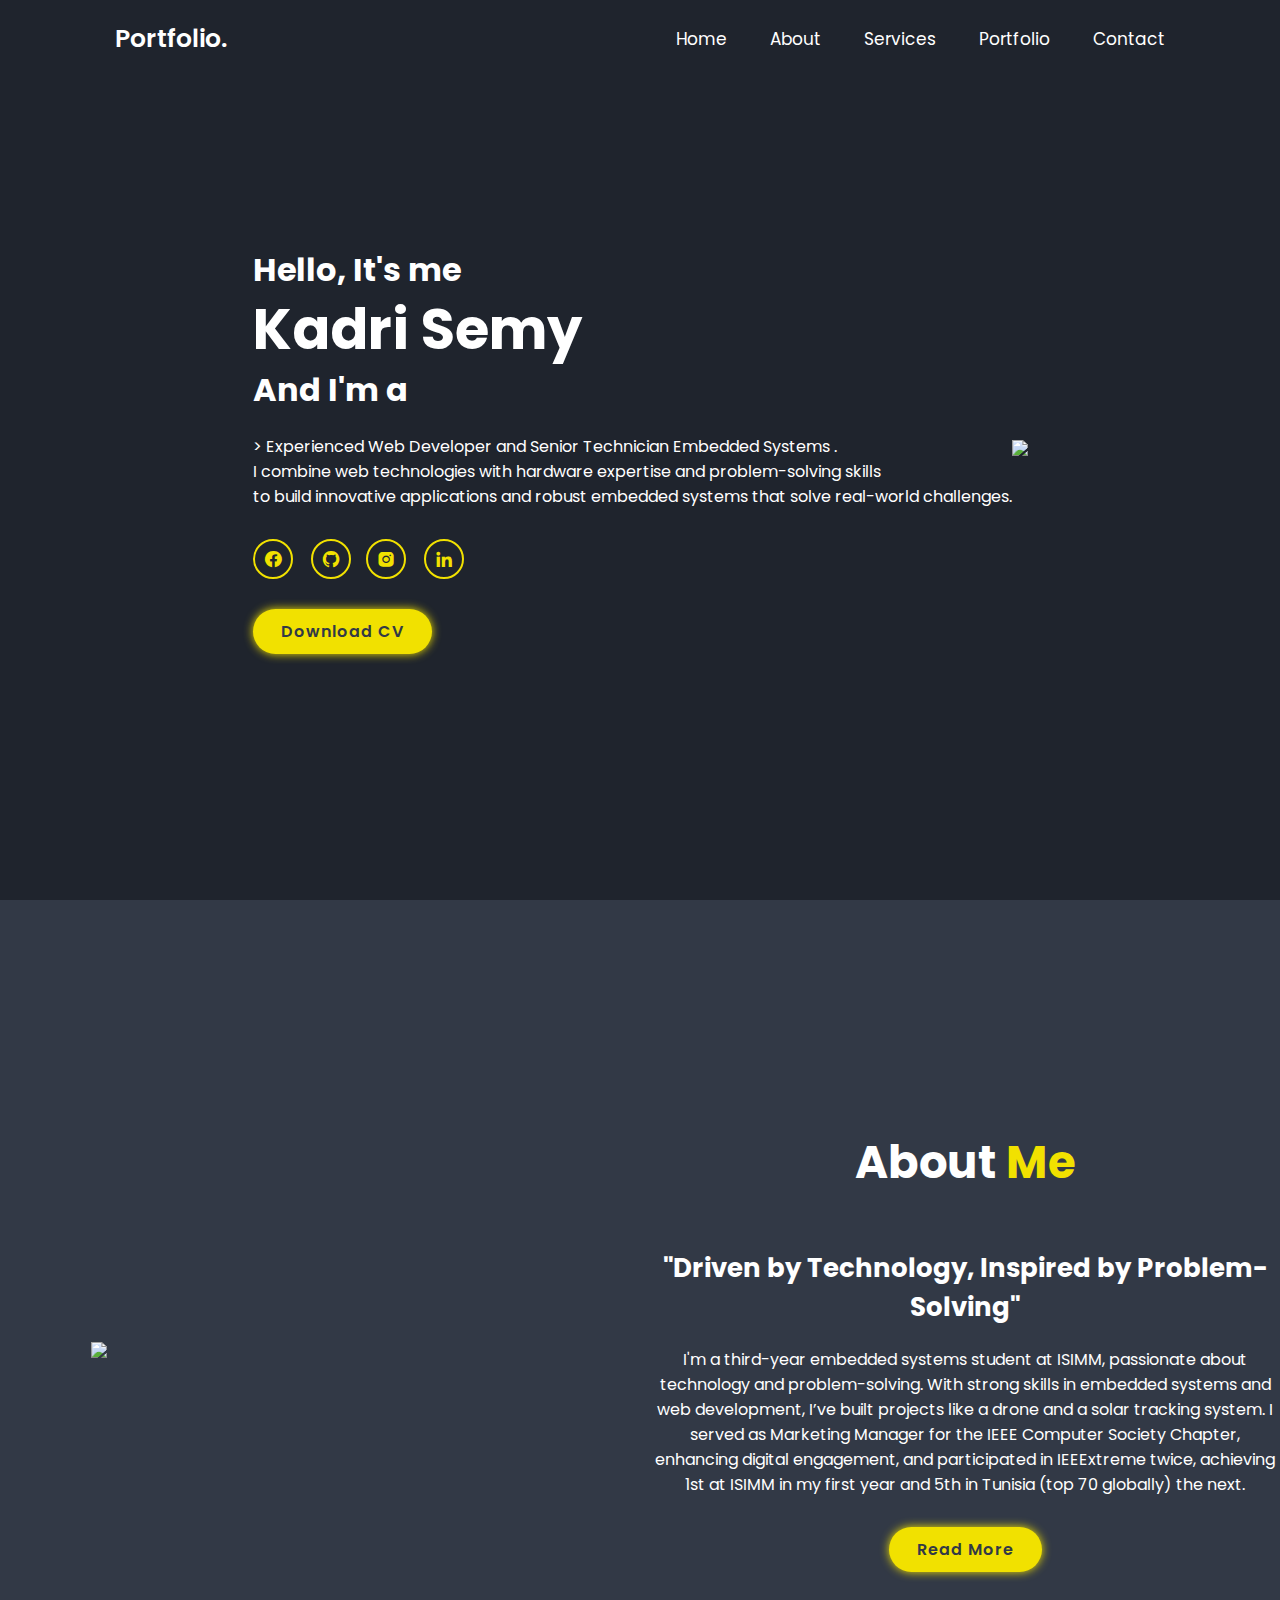
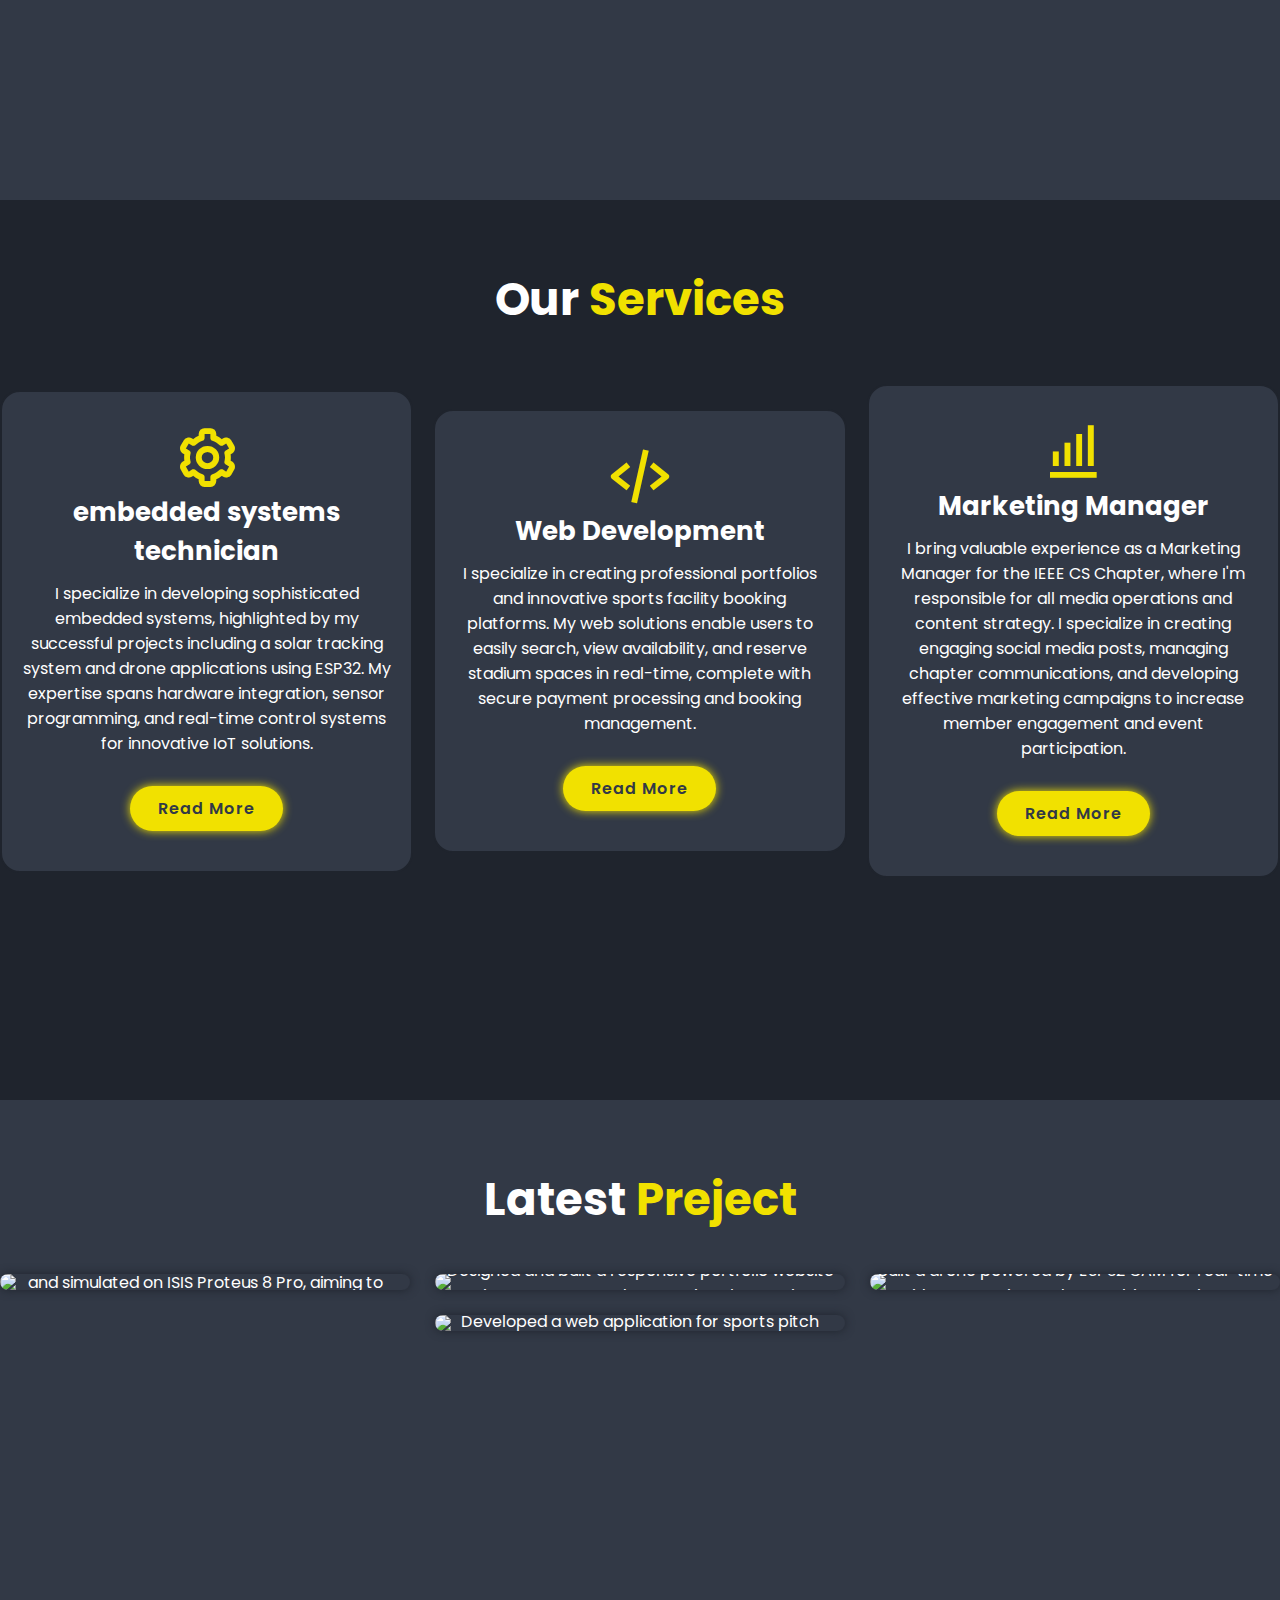
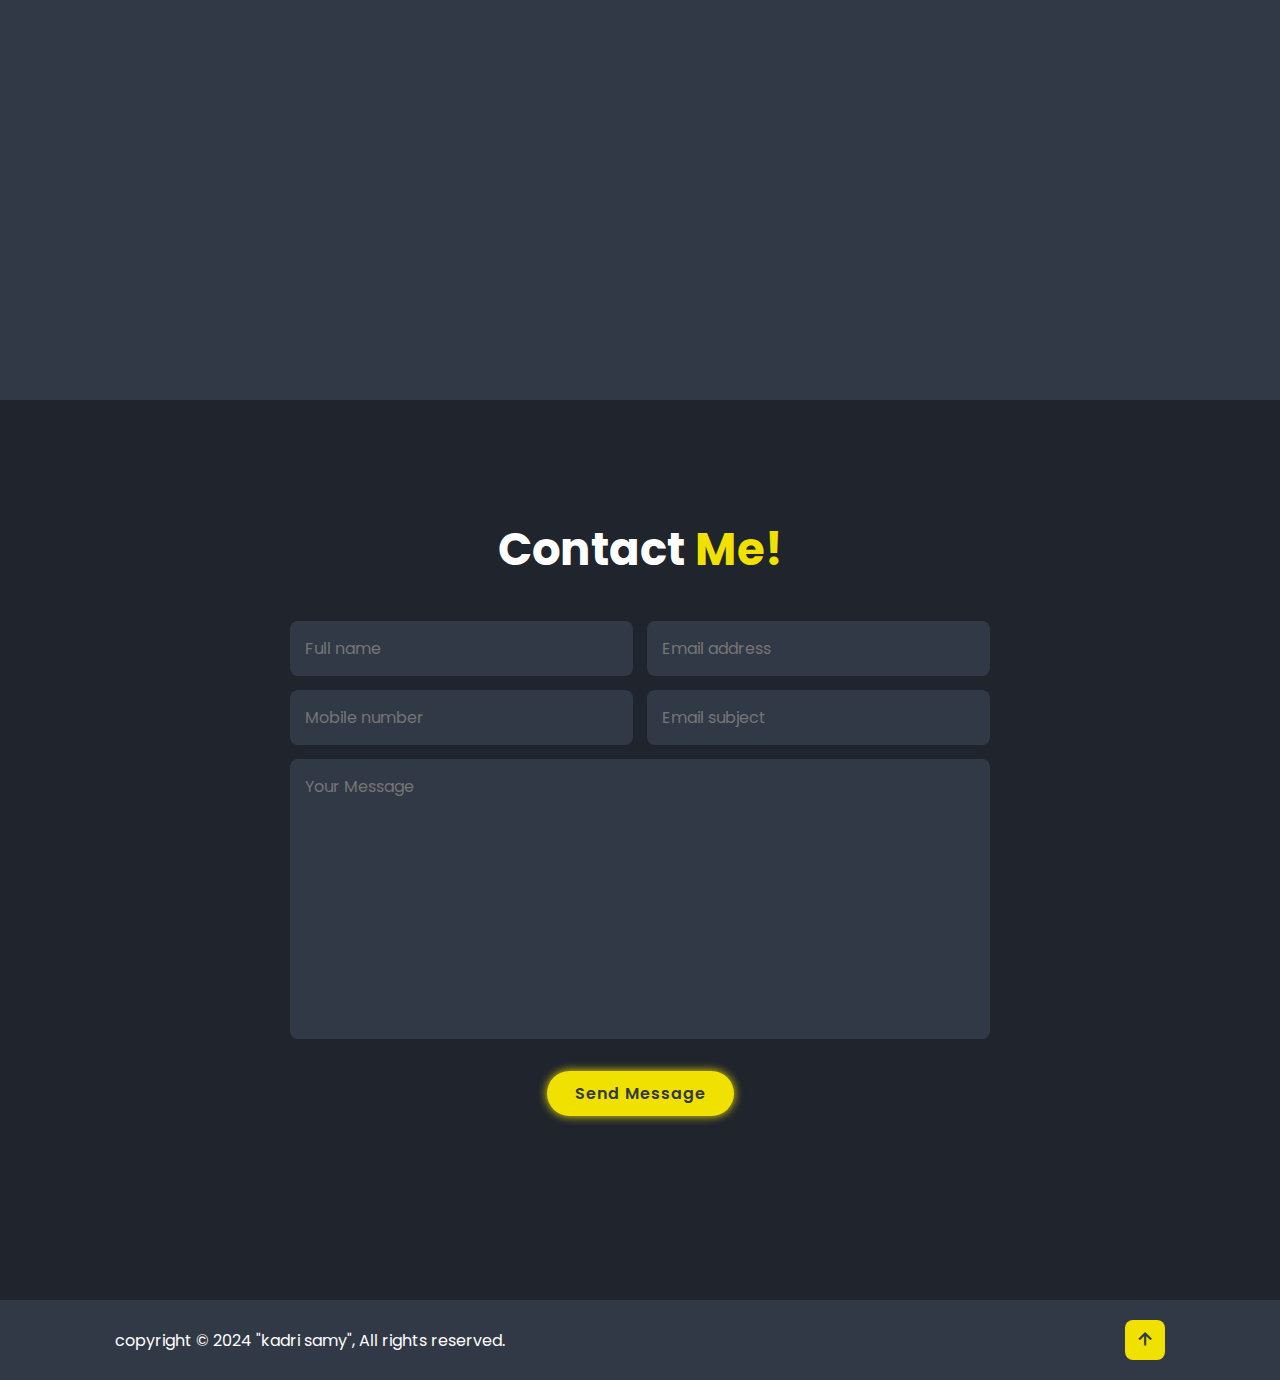
==== index.html @ 3c763a47 "Update index.html" ====
<!DOCTYPE html>
<html lang="en">
<head>
    <meta charset="UTF-8">
    <meta http-equiv="X-UA-Compatible" content="IE=edge">
    <meta name="viewport" content="width=device-width, initial-scale=1.0">
    <title>Portfolio</title>

    <link rel='stylesheet' href='https://unpkg.com/boxicons@2.1.4/css/boxicons.min.css'> 
    <link rel="stylesheet" href="styles.css"> 
    
</head>
<body>
    <header class="header">
        <a href="" class="logo">Portfolio.</a>
        <i class='bx bx-menu' id="menu-icon"></i>

        <nav class="navbar">
            <a href="#home" class="active">Home</a>
            <a href="#about">About</a>
            <a href="#services">Services</a>
            <a href="#portfolio">Portfolio</a>
            <a href="#contact">Contact</a>

        </nav>
    </header>

    <section class="home" id="home">
        <div class="home-content">
            <h3>Hello, It's me</h3>
            <h1>Kadri Semy</h1>
            <h3>And I'm a &nbsp;<span class="multiple-text"></span></h3>
            <p>> Experienced Web Developer and Senior Technician Embedded Systems .<br>
                I combine web technologies with hardware expertise and problem-solving skills <br>
                to build innovative applications and robust embedded systems that solve real-world challenges.</p>
            <div class="social-media">
                <a href="https://www.facebook.com/sami.kadri.2003"><i class='bx bxl-facebook-circle'></i></a>
                <a href="#https://github.com"><i class='bx bxl-github'></i>
                <a href="https://www.instagram.com/saemi_2003/"><i class='bx bxl-instagram-alt'></i></a>
                <a href="https://www.linkedin.com/in/samy-kadri-377694314/"><i class='bx bxl-linkedin'></i></a>
            </div>
            <a href="../portfolio/Sami's CV.pdf" class="btn">Download CV</a>
        </div>
        <div class="home-img">
            <img src="../portfolio/semy.2-fotor-20241014154450.png" >
        </div>
    </section>

    <section class="about" id="about">
        <div class="about-img">
            <img src="../portfolio/WhatsApp Image 2024-10-13 at 18.38.13_ba49b33a-fotor-20241014153646.png" >
        </div>
        <div class="about-content">
            <h2 class="heading">About <span>Me</span></h2><br><br>
            <h3>"Driven by Technology, Inspired by Problem-Solving"</h3>
            <p>I'm a third-year embedded systems student at ISIMM, passionate about technology and problem-solving.
                 With strong skills in embedded systems and web development, I’ve built projects like a drone and
                  a solar tracking system. I served as Marketing Manager for the IEEE Computer Society Chapter,
                   enhancing digital engagement, and participated in IEEExtreme twice, achieving 1st at ISIMM
                    in my first year and 5th in Tunisia (top 70 globally) the next.</p>
            <a href="#" class="btn read-more" data-title="About Me" data-description="I'm a dedicated third-year embedded systems student at the Higher Institute of Computer Science and Mathematics of Monastir (ISIMM), driven by a passion for blending technology with problem-solving. My academic journey has equipped me with a strong foundation in embedded systems and practical experience in web development, complemented by a Bachelor's degree in Mathematics. In addition to my technical skills, I have honed my leadership abilities through my role as a Marketing Manager at the IEEE Computer Society Chapter, where I was responsible for strategizing and creating content to enhance digital engagement and community outreach. I participated in IEEExtreme two years in a row, achieving 1st place at ISIMM in the first year and, in the second, ranking 5th in Tunisia and within the top 70 globally. Through my academic projects, including building a drone with ESP32 CAM and developing a solar tracking system, I continuously explore innovative solutions for industrial and technological applications. I am eager to take on challenges that allow me to leverage my technical skills and expand my expertise, with a particular focus on embedded systems and integrated technologies.">Read More</a>
        </div>
    </section>
    
    
    <section class="services" id="services" >
        &nbsp;
        <h2 class="heading" >Our <span>Services</span></h2>
        

        <div class="services-container">
            <div class="services-box">
                <i class='bx bx-cog'></i>
                <h3>embedded systems technician</h3>
                <p>I specialize in developing sophisticated embedded systems, highlighted by my successful projects including
                     a solar tracking system and drone applications using ESP32. My expertise spans hardware integration,
                      sensor programming, and real-time control systems for innovative IoT solutions.</p>
                    <a href="#" class="btn">Read More</a>
            </div>

            <div class="services-box">
                <i class='bx bx-code-alt'></i>
                <h3>Web Development</h3>
                <p>I specialize in creating professional portfolios and innovative sports facility booking platforms.
                     My web solutions enable users to easily search, view availability, and reserve stadium spaces in real-time,
                      complete with secure payment processing and booking management.</p>
                    <a href="#" class="btn">Read More</a>
            </div>

            <div class="services-box">
                <i class='bx bx-bar-chart-alt'></i>
                <h3>Marketing Manager</h3>
                <p>I bring valuable experience as a Marketing Manager for the IEEE CS Chapter, where I'm responsible for all media
                     operations and content strategy. I specialize in creating engaging social media posts, managing chapter communications,
                      and developing effective marketing campaigns to increase member engagement and event participation.</p>
                    <a href="#" class="btn">Read More</a>
            </div>


        </div>
    </section>

    <section class="portfolio" id="portfolio">
        &nbsp;
        <h2 class="heading">Latest <span>Preject</span></h2>

        <div class="portfolio-container">
            <div class="portfolio-box" >
                <img src="../portfolio/portfolio1.png"   >
                <div class="portfolio-layer">
                    <h4>Solar Tracking System</h4>
                    <p>Developed a solar tracking system using Arduino and simulated on ISIS Proteus 8 Pro,
                         aiming to enhance solar panel efficiency by automatically
                          adjusting the panel’s position to follow the sun's path throughout the day.</p>
                    <a href="https://projecthub.arduino.cc/Aboubakr_Elhammoumi/arduino-solar-tracker-77347b"><i class='bx bx-link-external'></i></a>
                </div>
            </div>

            <div class="portfolio-box">
                <img src="../portfolio/portfolio2.jpg" >
                <div class="portfolio-layer">
                    <h4>My Portfolio</h4>
                    <p>Designed and built a responsive portfolio website using HTML, CSS, and JavaScript, 
                        showcasing technical projects, skills, and professional experience with a clean and modern user interface.</p>
                    <a href="#"><i class='bx bx-link-external'></i></a>
                </div>
            </div>

            <div class="portfolio-box">
                <img src="../portfolio/portfolio3.jpg"  >
                <div class="portfolio-layer">
                    <h4>Drone Project</h4>
                    <p>Built a drone powered by ESP32 CAM for real-time video streaming and control,
                         integrating IoT concepts and embedded programming to capture and transmit live footage remotely.</p>
                    <a href="#"><i class='bx bx-link-external'></i></a>
                </div>
            </div>

            <div class="portfolio-box">
                <img  ></div>

            <div class="portfolio-box">
                <img src="../portfolio/portfolio4.PNG" >
                <div class="portfolio-layer">
                    <h4>Sports Pitch Booking Web Application</h4>
                    <p>Developed a web application for sports pitch booking using HTML and CSS,
                         allowing users to view available time slots, make reservations,
                          and streamline the booking process for sports enthusiasts.</p>
                    <a href="../MonSite/page1.html"><i class='bx bx-link-external'></i></a>
                </div>
            </div>

        </div>
    </section>
    <section class="contact" id="contact">
        &nbsp;
        <h2 class="heading">Contact <span>Me!</span></h2>
        <form id="contact-form">
            <div class="input-box">
                <input type="text" id="name" placeholder="Full name" required>
                <input type="email" id="email" placeholder="Email address" required>
            </div>
            <div class="input-box">
                <input type="number" id="phone" placeholder="Mobile number" required>
                <input type="text" id="object" placeholder="Email subject" required>
            </div>
            <textarea name="message" id="message" cols="30" rows="10" placeholder="Your Message" required></textarea>
            <input type="submit" value="Send Message" class="btn">
        </form>
    </section>

    <footer class="footer">
        <div class="footer-text">
            <p>copyright &copy; 2024 "kadri samy", All rights reserved.</p>
        </div>

        <div class="footer-iconTop">
            <a href="#home"><i class='bx bx-up-arrow-alt'></i></a>
        </div>
    </footer>

    <div id="myModal" class="modal">
        <div class="modal-content">
            <span class="close">&times;</span>
            <h2 id="modal-title">Title</h2>
            <p id="modal-description">Description goes here...</p>
        </div>
    </div>

     
    <script src="https://smtpjs.com/v3/smtp.js"></script>
    <script src="https://cdn.jsdelivr.net/npm/sweetalert2@11"></script>

    <script src="https://unpkg.com:/scrollreveal"></script>
    <script src="https://cdn.jsdelivr.net/npm/typed.js@2.0.12"></script>
    <script src="script.js"></script>

</body>


</html>
---- styles.css ----
@import url('https://fonts.googleapis.com/css2?family=Poppins:300,400,500,600,700,800,900&display=swap');

* {
    margin: 0;
    padding: 0;
    box-sizing: border-box;
    text-decoration: none;
    border: none;
    outline: none;
    scroll-behavior: smooth;
    font-family: 'Poppins', sans-serif;
}

:root {
    --bg-color: #1f242d;
    --second-bg-color: #323946;
    --text-color: #fff;
    --main-color: rgb(241, 225, 0);
}

html {
    font-size: 62.5%;
    overflow-x: hidden;
}

body {
    background: var(--bg-color);
    color: var(--text-color);
}

section {
    min-height: 100vh;
}

.header {
    position: fixed;
    top: 0;
    left: 0;
    width: 100%;
    padding: 2rem 9%;
    background: var(--bg-color);
    display: flex;
    justify-content: space-between;
    align-items: center;
    z-index: 100; 
}

.header.sticky{
    border-bottom: .1rem solid rgba(0 , 0, 0, .2);
}

.logo {
    font-size: 2.5rem;
    color: var(--text-color);
    font-weight: 600;
    cursor: default;
}

.navbar a {
    font-size: 1.7rem;
    color: var(--text-color);
    margin-left: 4rem;
    transition: 0.3s;
}

.navbar a:hover, .navbar a:active {
    color: var(--main-color);
}

#menu-icon {
    font-size: 3.6rem;
    color: var(--text-color);
    display: none;
}

.home {
    display: flex;
    justify-content: center;
    align-items: center;
}

.home-img img {
    width: 35vw;
    animation: floatImage 4s ease-in-out infinite;
}

@keyframes floatImage {
    0%{
        transform: translateY(0);
    }
    50%{
        transform: translateY(-2.4rem);
    }
    100%{
        transform: translateY(0);
    }
}


.home-content h3 {
    font-size: 3.2rem;
    font-weight: 700;
}

.home-content h3:nth-of-type(2) {
    margin-bottom: 2rem;
}

span{
    color: rgb(241, 225, 0);
}

.home-content h1 {
    font-size: 5.6rem;
    line-height: 1.3;
    font-weight: 700;
}

.home-content p {
    font-size: 1.6rem;
}

.social-media a {
    display: inline-flex;
    justify-content: center;
    align-items: center;
    width: 4rem;
    height: 4rem;
    background: transparent;
    border: 0.2rem solid var(--main-color);
    border-radius: 50%;
    font-size: 2rem;
    color: var(--main-color);
    margin: 3rem 1.5rem 3rem 0;
    transition: 0.5s ease;
}

.social-media a:hover {
    background: var(--main-color);
    color: var(--second-bg-color);
    box-shadow: 0 0 1rem var(--main-color);
}

.social-media a i {
    font-size: 2rem;
    
}

.btn {
    display: inline-block;
    padding: 1rem 2.8rem;
    background: var(--main-color);
    border-radius: 4rem;
    box-shadow: 0 0 1rem var(--main-color);
    font-size: 1.6rem;
    color: var(--second-bg-color);
    letter-spacing: .1rem;
    font-weight: 600;
    transition: .5s ease;
}

.btn:hover {
    background: var(--second-bg-color);
    color: var(--main-color);
    box-shadow: 0 0 1rem var(--main-color);
}

.about{
    display: flex;
    justify-content: center;
    align-items: center;
    gap: 2rem;
    background: var(--second-bg-color);
    padding: 5rem 0;
}

.about-img {
    flex: 1; 
    display: flex;
    justify-content: center;
    align-items: center;
}

.about-img img{
    width: 35vw;
}

.heading{
    text-align: center;
    font-size: 4.5rem;
}

.about-content {
    flex: 1; 
    text-align: center;
}

.about-content h2{
    margin-bottom: 2rem;
}

.about-content h3{
    font-size: 2.6rem;
}

.about-content p{
    font-size: 1.6rem;
    margin: 2rem 0 3rem;
}

.services h2{
    margin-bottom: 5rem;
    margin-top: 5rem;
}

.services-container{
    display: flex;
    justify-content: center;
    align-items: center;
    flex-wrap: wrap;
    gap: 2rem;
}

.services-container .services-box{
    flex: 1 1 30rem;
    background: var(--second-bg-color);
    padding: 3rem 2rem 4rem;
    border-radius: 2rem;
    text-align: center;
    border: .2rem solid var(--bg-color);
    transition: .5s ease;
}

.services-container .services-box:hover {
    border-color: var(--main-color);
    transform: scale(1.02);
}

.services-box i{
    font-size: 7rem;
    color: var(--main-color);
}

.services-box h3{
    font-size: 2.6rem;
}

.services-box p{
    font-size: 1.6rem;
    margin: 1rem 0 3rem;
}

.portfolio{
    background: var(--second-bg-color);

}

.portfolio h2{
    margin-bottom: 4rem;
    margin-top: 5rem;
}

.portfolio-container{
    display: grid;
    grid-template-columns: repeat(3, 1fr);
    align-items: center;
    gap: 2.5rem;
}

.portfolio-container .portfolio-box{
    position: relative;
    border-radius: 2rem;
    box-shadow: 0 0 1rem var(--bg-color);
    overflow: hidden;
    display: flex;
}

.portfolio-box img{
    width: 100%;
    transition:0.5s ease; 
}

.portfolio-box:hover img{
    transform: scale(1.1);
}

.portfolio-box .portfolio-layer{
    position: absolute;
    bottom: 0;
    left: 0;
    width: 100%;
    height: 100%;
    background: linear-gradient(rgba(0 , 0, 0, .1), var(--main-color));
    display: flex;
    justify-content: center;
    align-items: center;
    flex-direction: column;
    transform: translateY(100%);
    transition: 0.5s ease;
}

.portfolio-box:hover .portfolio-layer{
    transform: translateY(0);
}

.portfolio-layer h4{
    font-size: 3rem;
    text-align: center;
}

.portfolio-layer p{
    font-size: 1.6rem;
    margin: .3rem 0 1rem;
    text-align: center;
} 

.portfolio-layer a{
    display: inline-flex;
    justify-content: center;
    align-items: center;
    width: 5rem;
    height: 5rem;
    background: var(--text-color);
    border-radius: 50%;
}

.portfolio-layer a i{
    font-size: 2rem;
    color: var(--second-bg-color);
}

.contact h2{
    margin-bottom: 3rem;
    margin-top: 10rem;
}

.contact form{
    max-width: 70rem;
    margin: 1rem auto;
    text-align: center;
    margin-bottom: 3rem;
}

.contact form .input-box {
    display: flex;
    justify-content: space-between;
    flex-wrap: wrap;
}

.contact form .input-box input,
 .contact form textarea {
    width: 100%;
    padding: 1.5rem;
    font-size: 1.6rem;
    color: var(--text-color);
    background: var(--second-bg-color);
    border-radius: .8rem;
    margin: .7rem 0;
}
 
.contact form .input-box input{
    width: 49%;
}

.contact form textarea{
    resize: none;
}

.contact form .btn {
    margin-top: 2rem;
    cursor: pointer;
}

.footer {
    display: flex;
    justify-content: space-between;
    align-items: center;
    flex-wrap: wrap;
    padding: 2rem 9%;
    background: var(--second-bg-color);
}

.footer-text p{
    font-size: 1.6rem;
}

.footer-iconTop a{
    display: inline-flex;
    justify-content: center;
    align-items: center;
    padding: .8rem;
    background: var(--main-color);
    border-radius: .8rem;
    transition: .5s ease;
}

.footer-iconTop a:hover{
    box-shadow: 0 0 1rem var(--main-color);
}

.footer-iconTop a i{
    font-size: 2.4rem;
    color: var(--second-bg-color);
}


/* BREAKPOINTS*/

@media (max-width: 1200px){
    html{
        font-size: 55%;
    }
}

@media (max-width: 991px){
    .header{
        padding: 2rem 3%;
    }
    section{
        padding: 10rem 3% 2rem;
     }
    
    .services {
        padding-bottom: 7rem;
    }

    .portfolio{
        padding-bottom: 7rem;
    }

    .contact {
        min-height: auto;
    }
    
    .footer{
        padding: 2rem 3%;
     }
}

@media  (max-width: 768px){
    #menu-icon{
        display: block;
    }
    .navbar {
        position: absolute;
        top: 100%;
        left: 0;
        width: 100%;
        padding: 1rem 3%;
        background: var(--bg-color);
        border-top: .1rem solid rgba(0 , 0, 0, .2);
        box-shadow: 0 .5rem 1rem rgba(0 , 0, 0, .2);
        display: none;
    }

    .navbar.active{
        display: block;
    }

    .navbar a{
        display: block;
        font-size: 2rem;
        margin: 3rem 0;
    }

    .home {
        flex-direction: column;
    }

    .home-content h3 {
        font-size: 2.6rem;
    }

    .home-content h1 {
        font-size: 5rem;
    }

    .home-img img {
        width:70vw;
        margin-top: 4rem;
    }

    .about{
        flex-direction: column-reverse;
    }

    .about img {
        width: 70vw;
        margin-top: 4rem;
    }

    .services h2{
        margin-bottom: 3rem;
    }

    .portfolio h2 {
        margin-bottom: 3rem;
    }

    .portfolio-container{
        grid-template-columns: repeat(2,1fr);
    }
}

@media (max-width: 617px){
    .portfolio-container{
        grid-template-columns: 1fr;
    }
}

@media (max-width: 450px){
    html{
        font-size: 50%
    }

    .contact form .input-box input {
        width: 100%;
    }
}

@media (max-width: 365px){
    .home-img img{
        width: 90vw;
    }

    .about-img img{
        width: 90vw;
    }

    .footer {
       flex-direction: column-reverse; 
    }

    .footer p {
        text-align: center;
        margin-top: 2rem;
    }
}





/* Existing styles... */

.modal {
    display: none; /* Hidden by default */
    position: fixed; /* Stay in place */
    z-index: 1000; /* Sit on top */
    left: 0;
    top: 0;
    width: 100%; /* Full width */
    height: 100%; /* Full height */
    overflow: auto; /* Enable scroll if needed */
    background-color: rgba(0, 0, 0, 0.8); /* Dark background with opacity */
    opacity: 0; /* Start hidden */
    transition: opacity 0.5s ease; /* Fade effect */
}

.modal-content {
    background-color: #2c2f36; /* Darker background for the modal content */
    margin: auto; /* Center the modal */
    padding: 20px;
    border: 1px solid #444; /* Dark border */
    width: 80%; /* Set a fixed width for the modal */
    max-width: 500px; /* Max width */
    border-radius: 8px; /* Rounded corners */
    box-shadow: 0 0 15px rgba(0, 0, 0, 0.7); /* Shadow effect */
    transform: scale(0.7); /* Start scaled down */
    transition: transform 0.5s ease, opacity 0.5s ease; /* Scale and fade effect */
}

.modal.show {
    display: flex; /* Show the modal */
    opacity: 1; /* Fade in */
}

.modal-content.show {
    transform: scale(1); /* Scale up to normal size */
    opacity: 1; /* Ensure it's fully visible */
}

.close {
    color: #ff4757; /* Bright red for close button */
    float: right;
    font-size: 28px;
    font-weight: bold;
}

.close:hover,
.close:focus {
    color: #ff6b81; /* Lighter red on hover */
    text-decoration: none;
    cursor: pointer;
}

.modal-content h2 {
    margin: 0;
    font-size: 1.8rem; /* Title size */
    color: #ffffff; /* White text for title */
}

.modal-content p {
    font-size: 1.4rem; /* Description size */
    margin-bottom: 2rem;
    color: #e0e0e0; /* Light gray for description text */
}

/* Optional Keyframe Animation */
@keyframes modalFadeIn {
    0% {
        opacity: 0;
        transform: scale(0.7);
    }
    100% {
        opacity: 1;
        transform: scale(1);
    }
}

.modal.show {
    animation: modalFadeIn 0.5s forwards; /* Apply the fade-in animation */
}
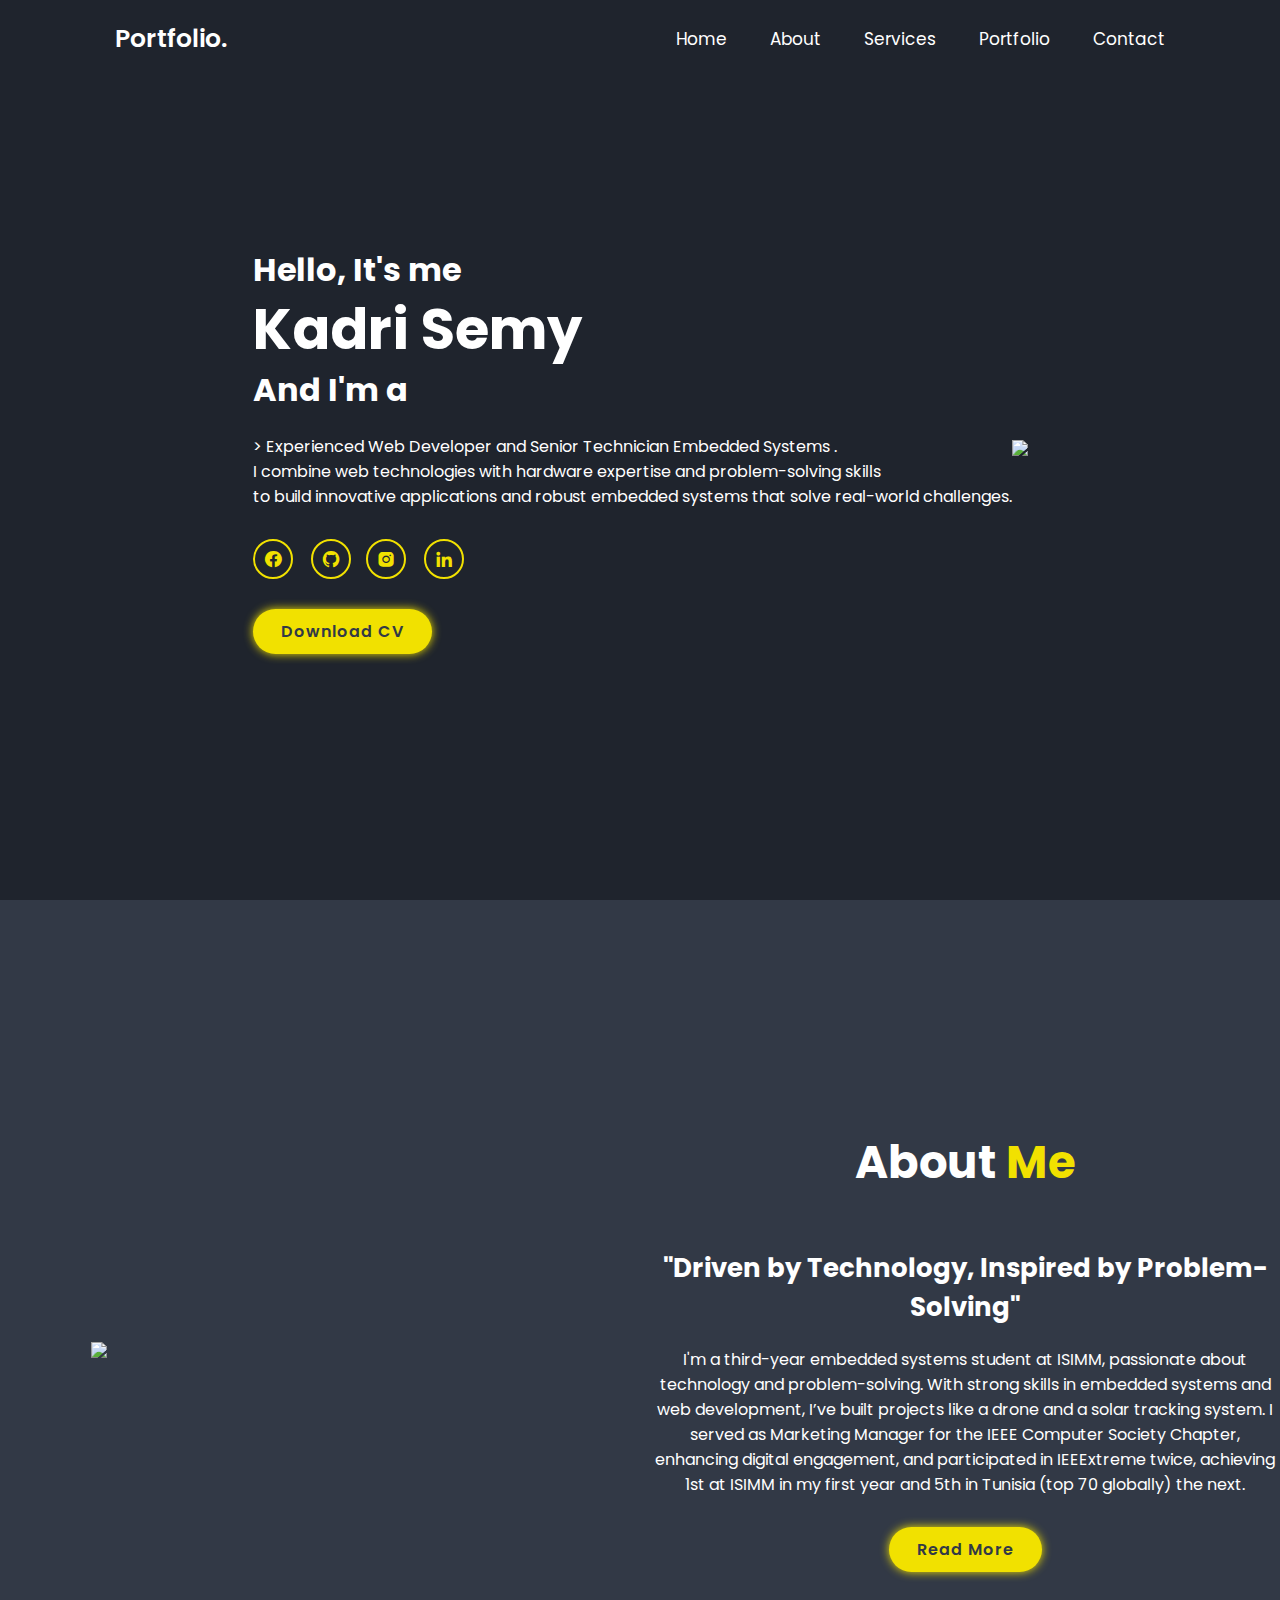
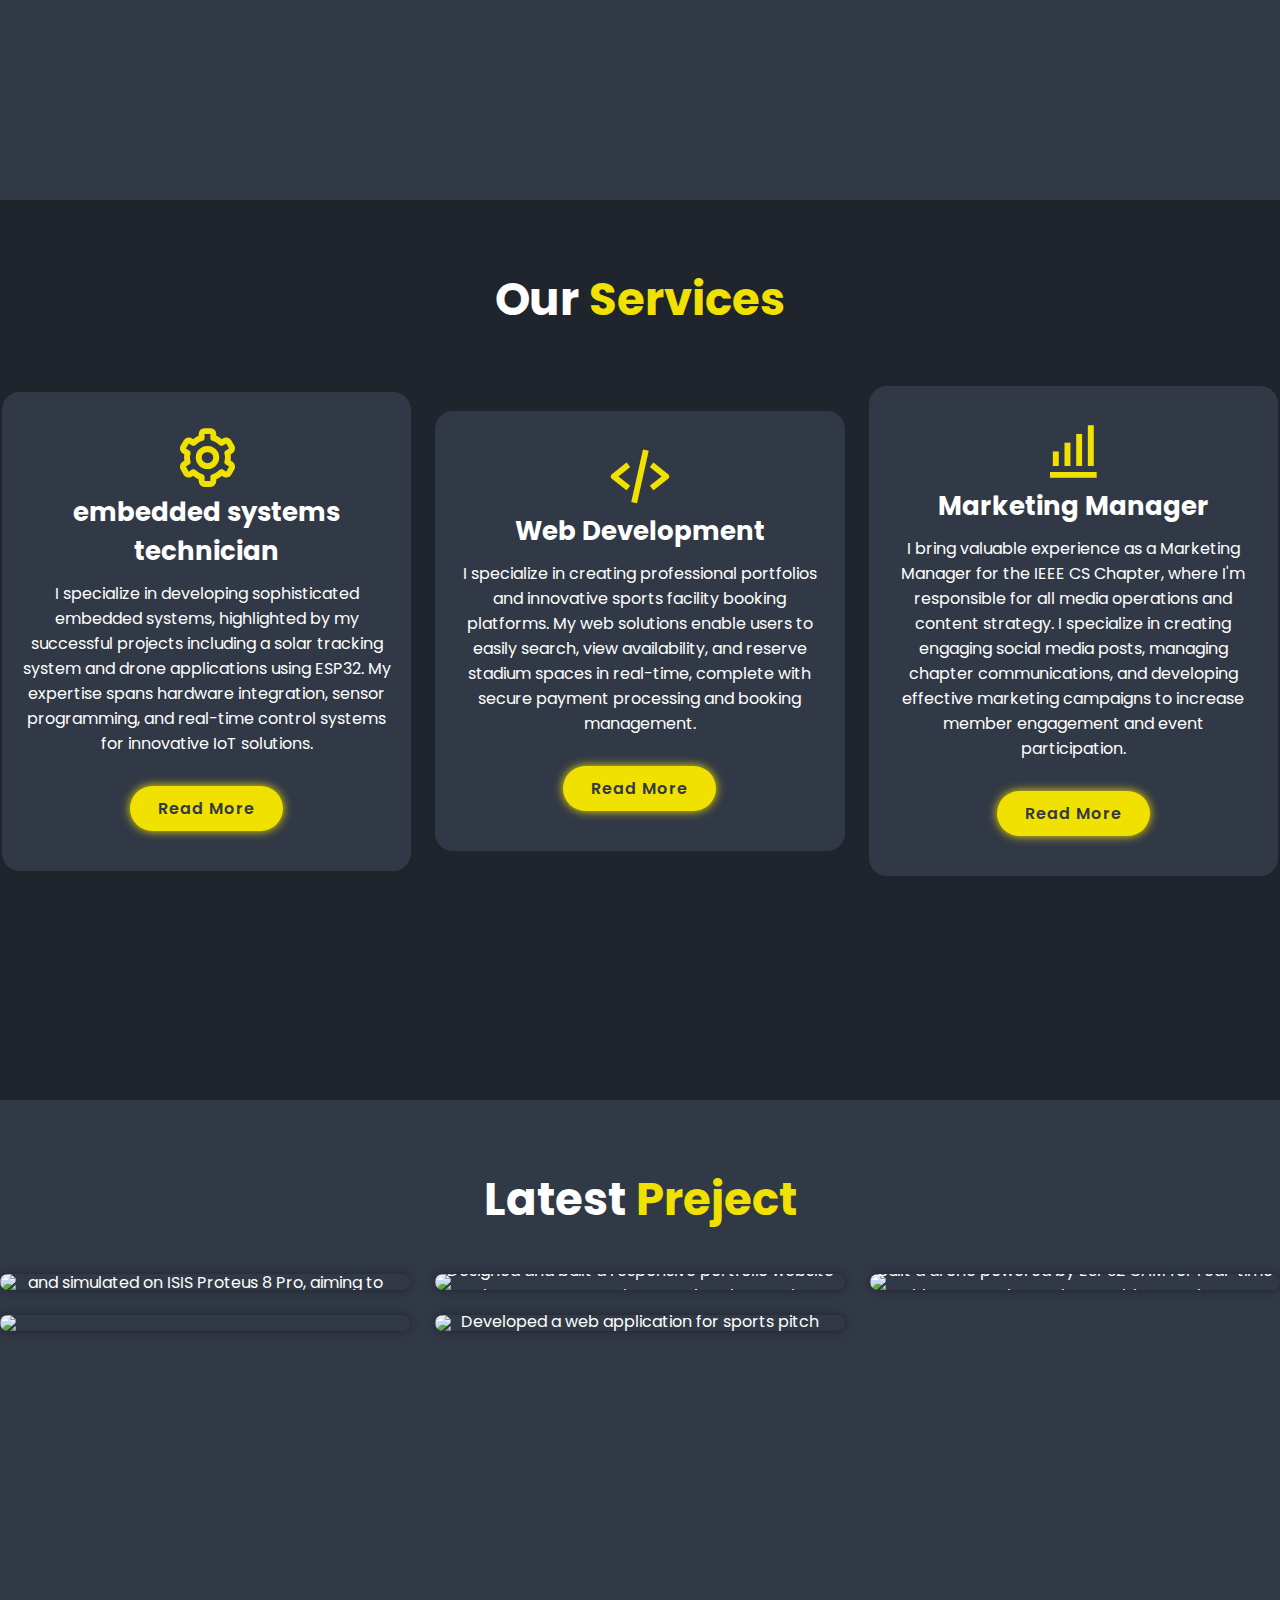
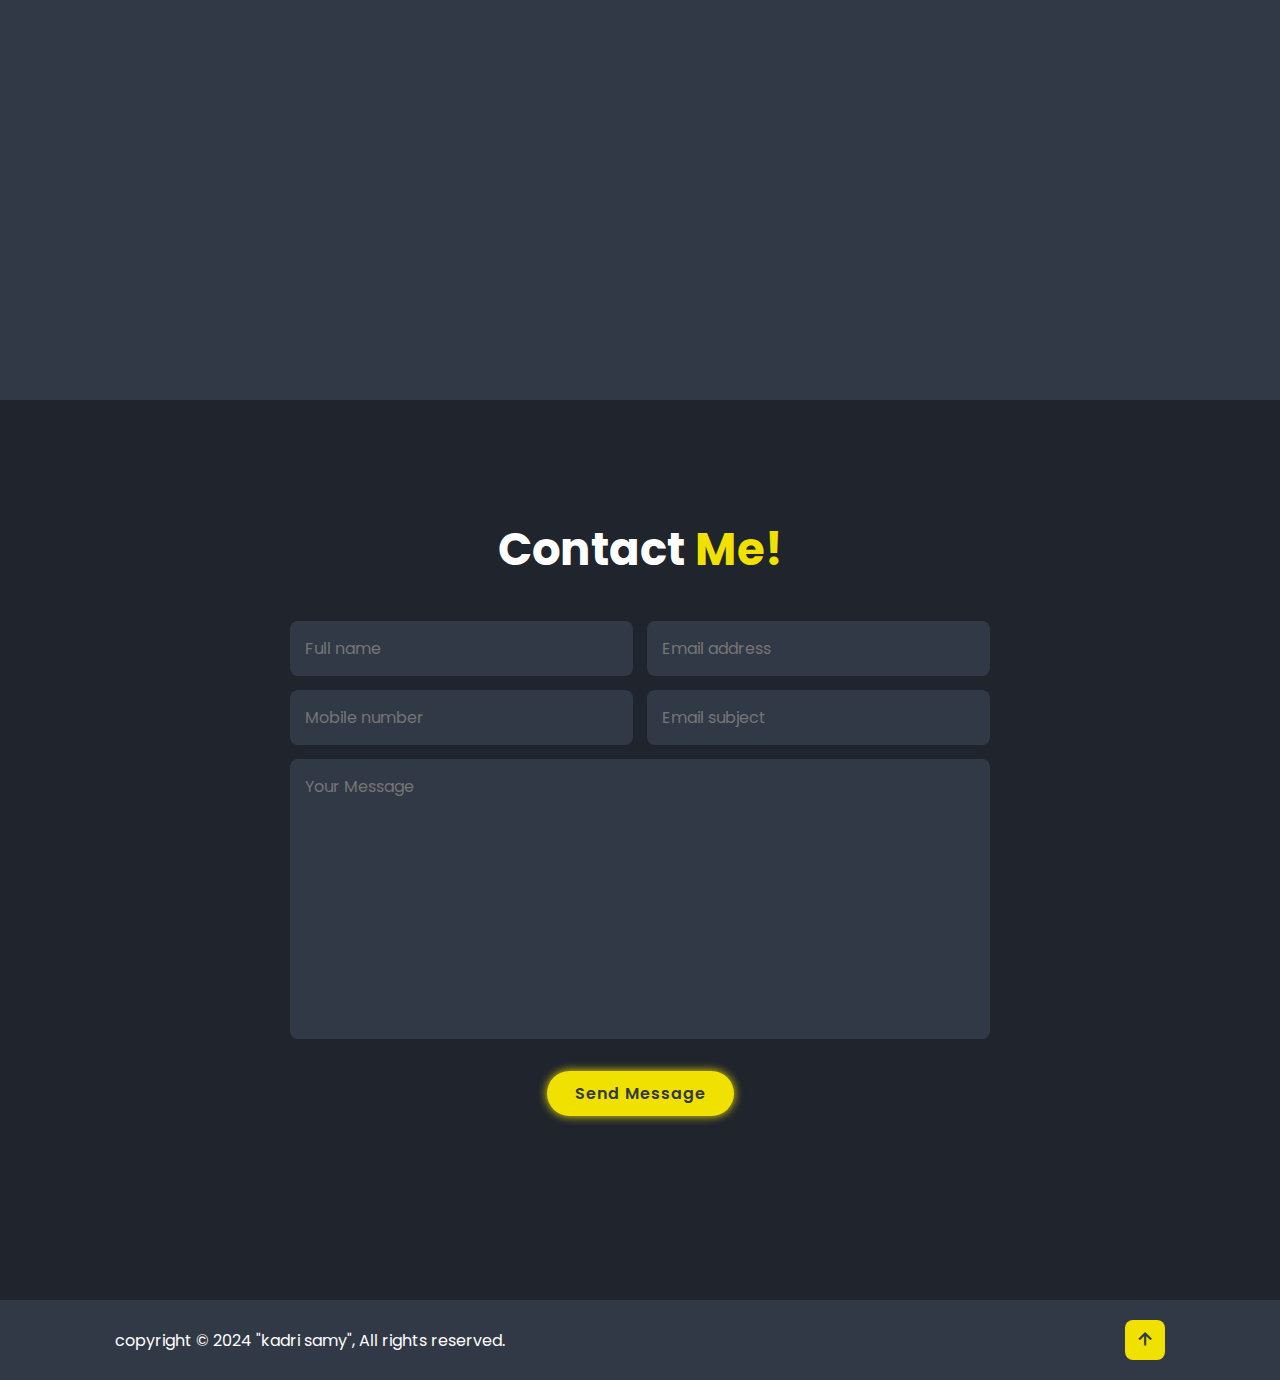
==== commit 7200a8f0: "Update index.html" ====
--- a/index.html
+++ b/index.html
@@ -137,7 +137,7 @@
             </div>
 
             <div class="portfolio-box">
-                <img  ></div>
+                <img src="../portfolio/logo.png" ></div>
 
             <div class="portfolio-box">
                 <img src="../portfolio/portfolio4.PNG" >
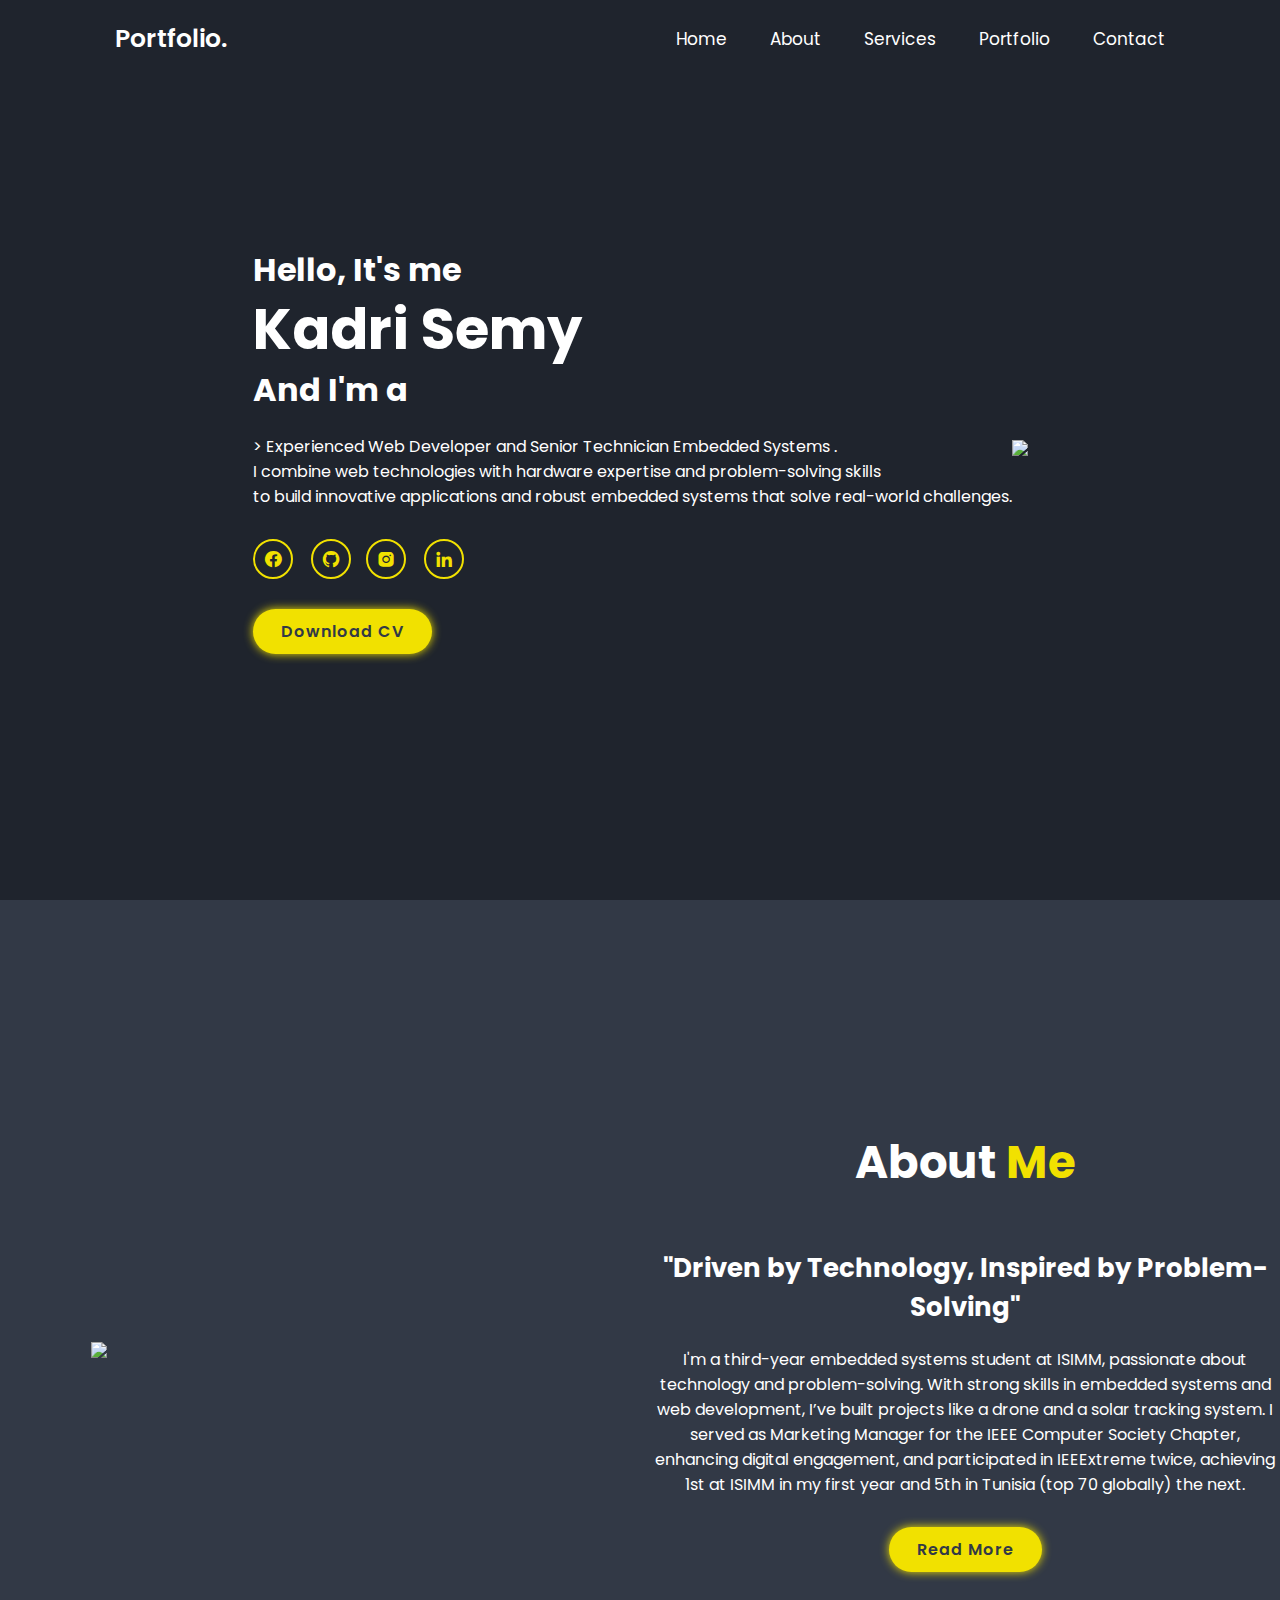
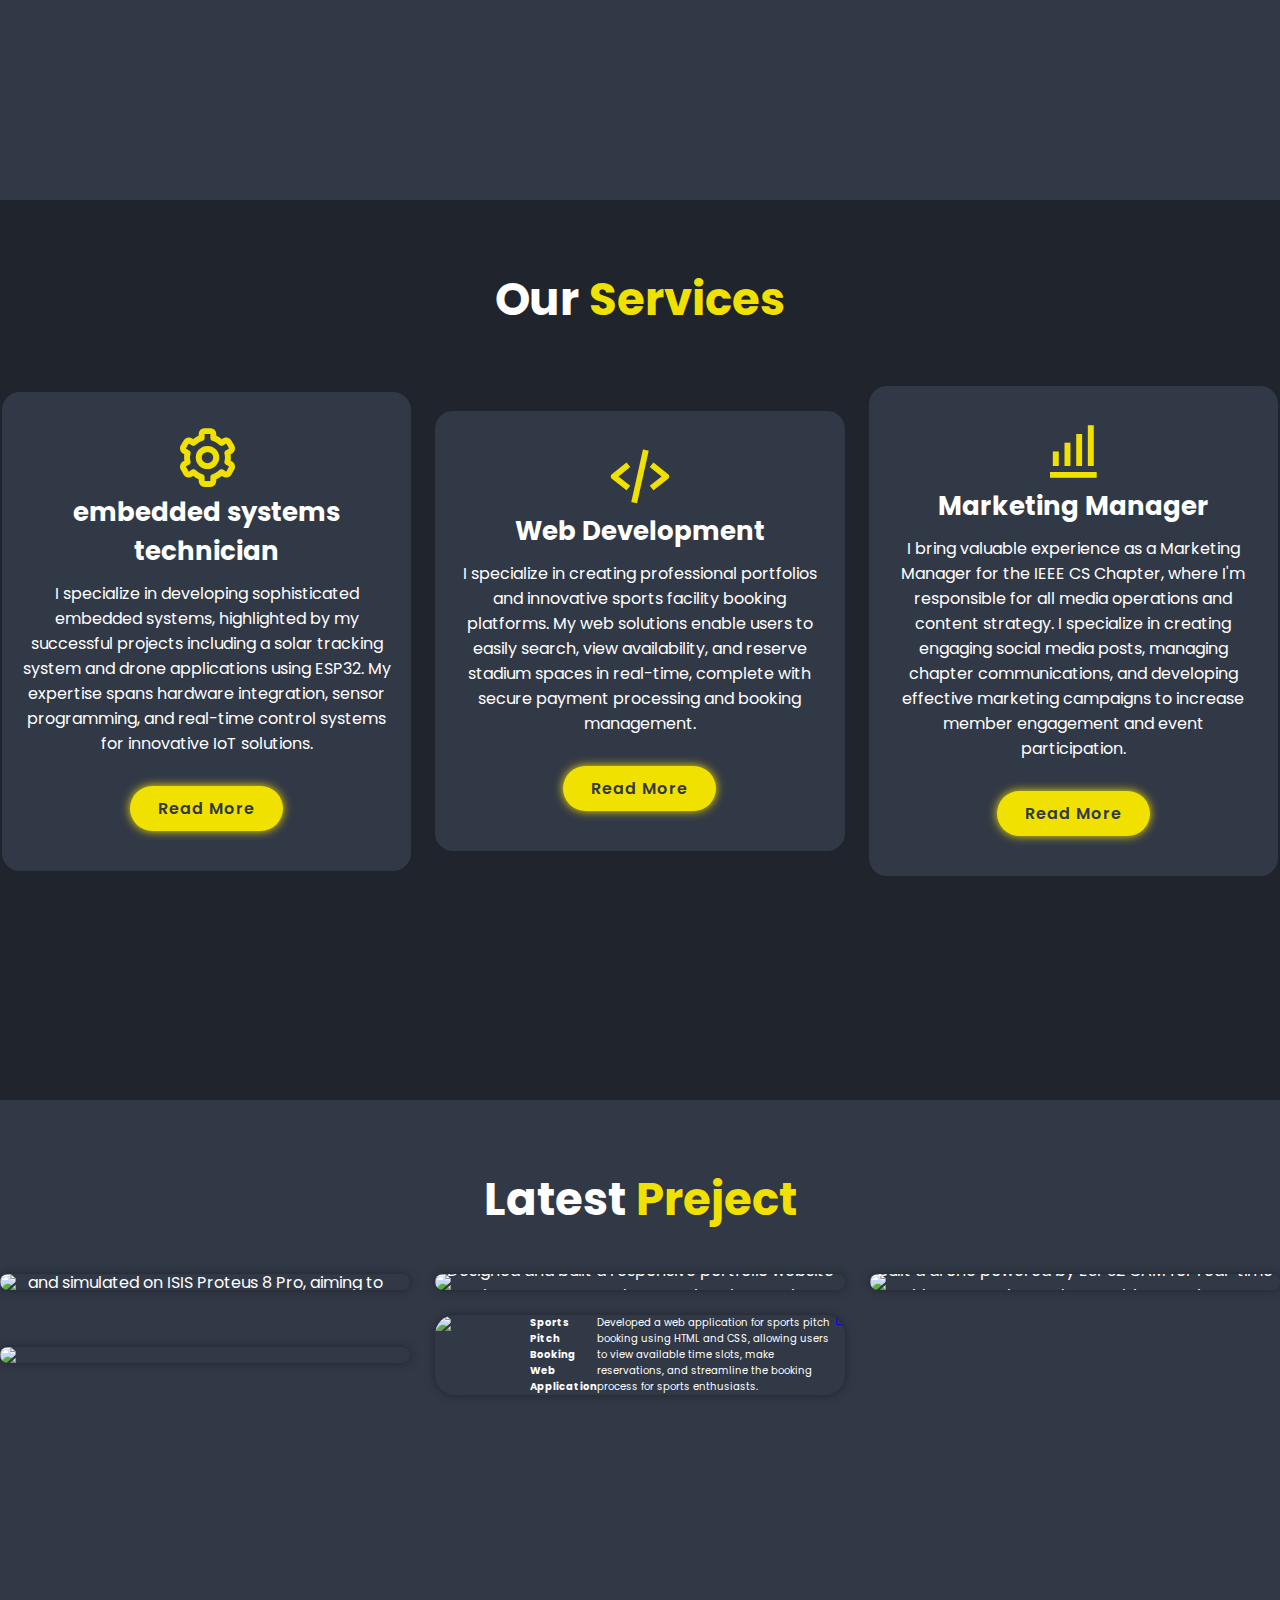
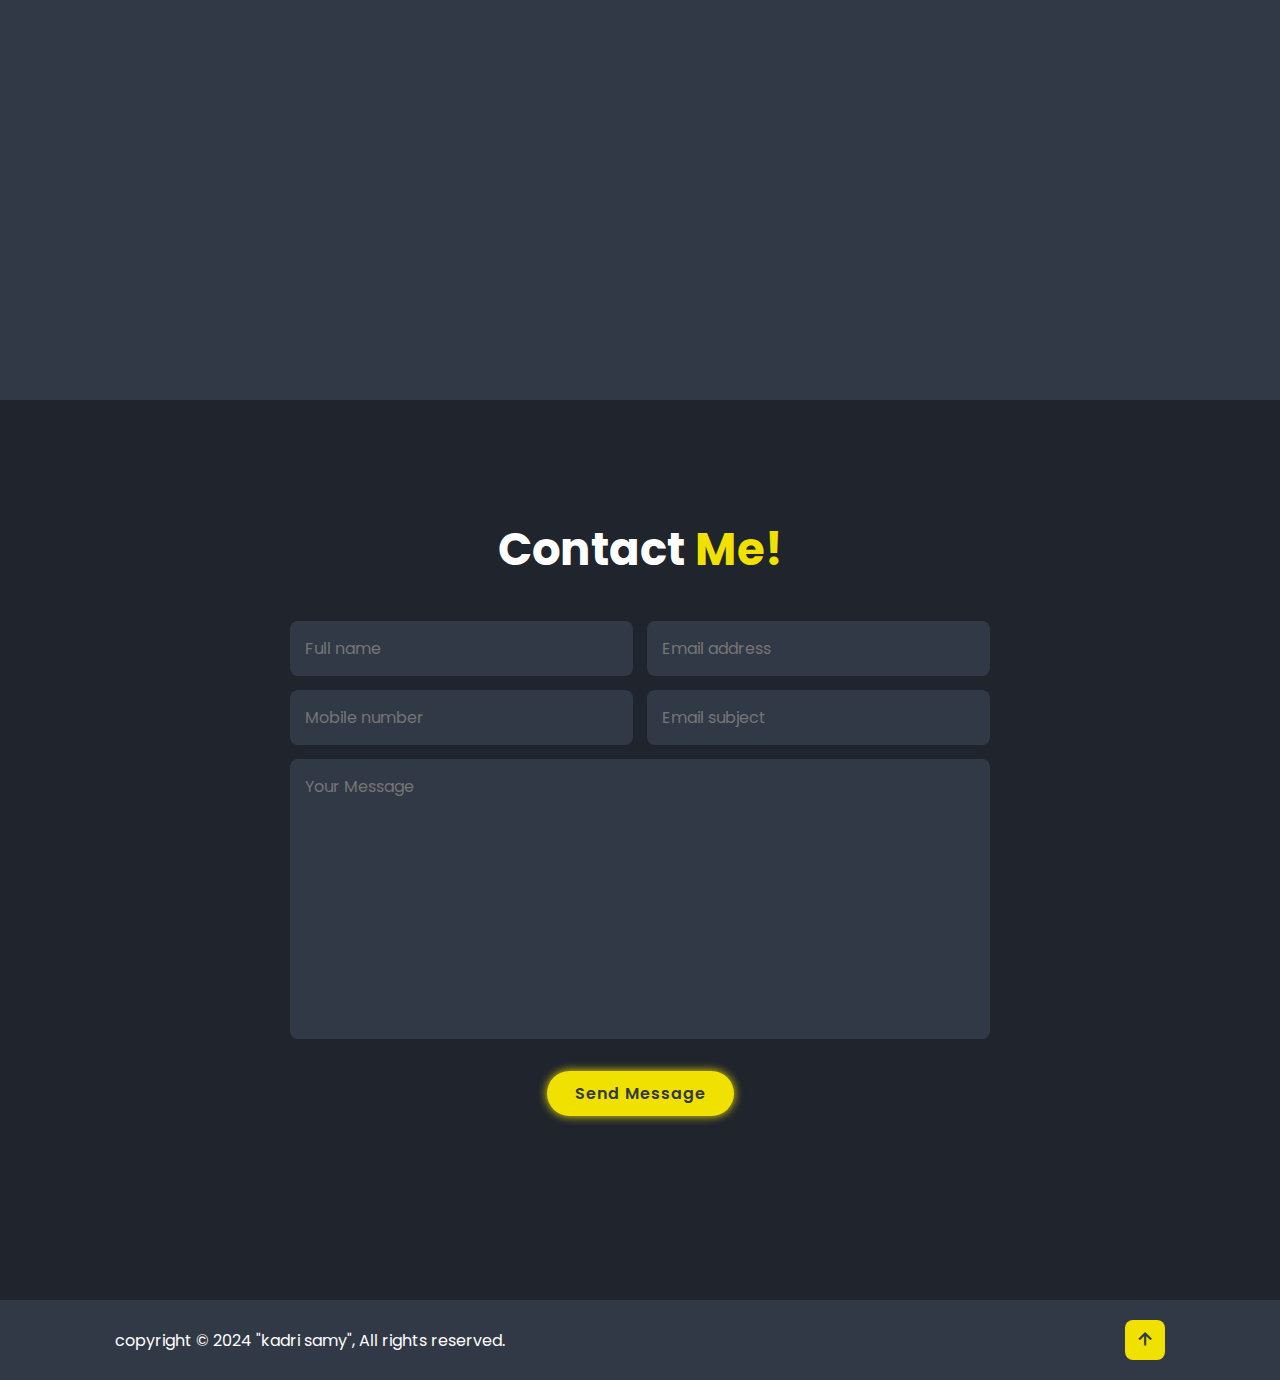
==== commit ca8f41ef: "Update index.html" ====
--- a/index.html
+++ b/index.html
@@ -106,7 +106,7 @@
 
         <div class="portfolio-container">
             <div class="portfolio-box" >
-                <img src="../portfolio/portfolio1.png"   >
+                <img src="../portfolio/portfolio1.PNG"   >
                 <div class="portfolio-layer">
                     <h4>Solar Tracking System</h4>
                     <p>Developed a solar tracking system using Arduino and simulated on ISIS Proteus 8 Pro,
@@ -140,13 +140,13 @@
                 <img src="../portfolio/logo.png" ></div>
 
             <div class="portfolio-box">
-                <img src="../portfolio/portfolio4.PNG" >
+                <img src="../portfolio/portfolio4.PNG >
                 <div class="portfolio-layer">
                     <h4>Sports Pitch Booking Web Application</h4>
                     <p>Developed a web application for sports pitch booking using HTML and CSS,
                          allowing users to view available time slots, make reservations,
                           and streamline the booking process for sports enthusiasts.</p>
-                    <a href="../MonSite/page1.html"><i class='bx bx-link-external'></i></a>
+                    <a href="../portfolio/page1.html"><i class='bx bx-link-external'></i></a>
                 </div>
             </div>
 
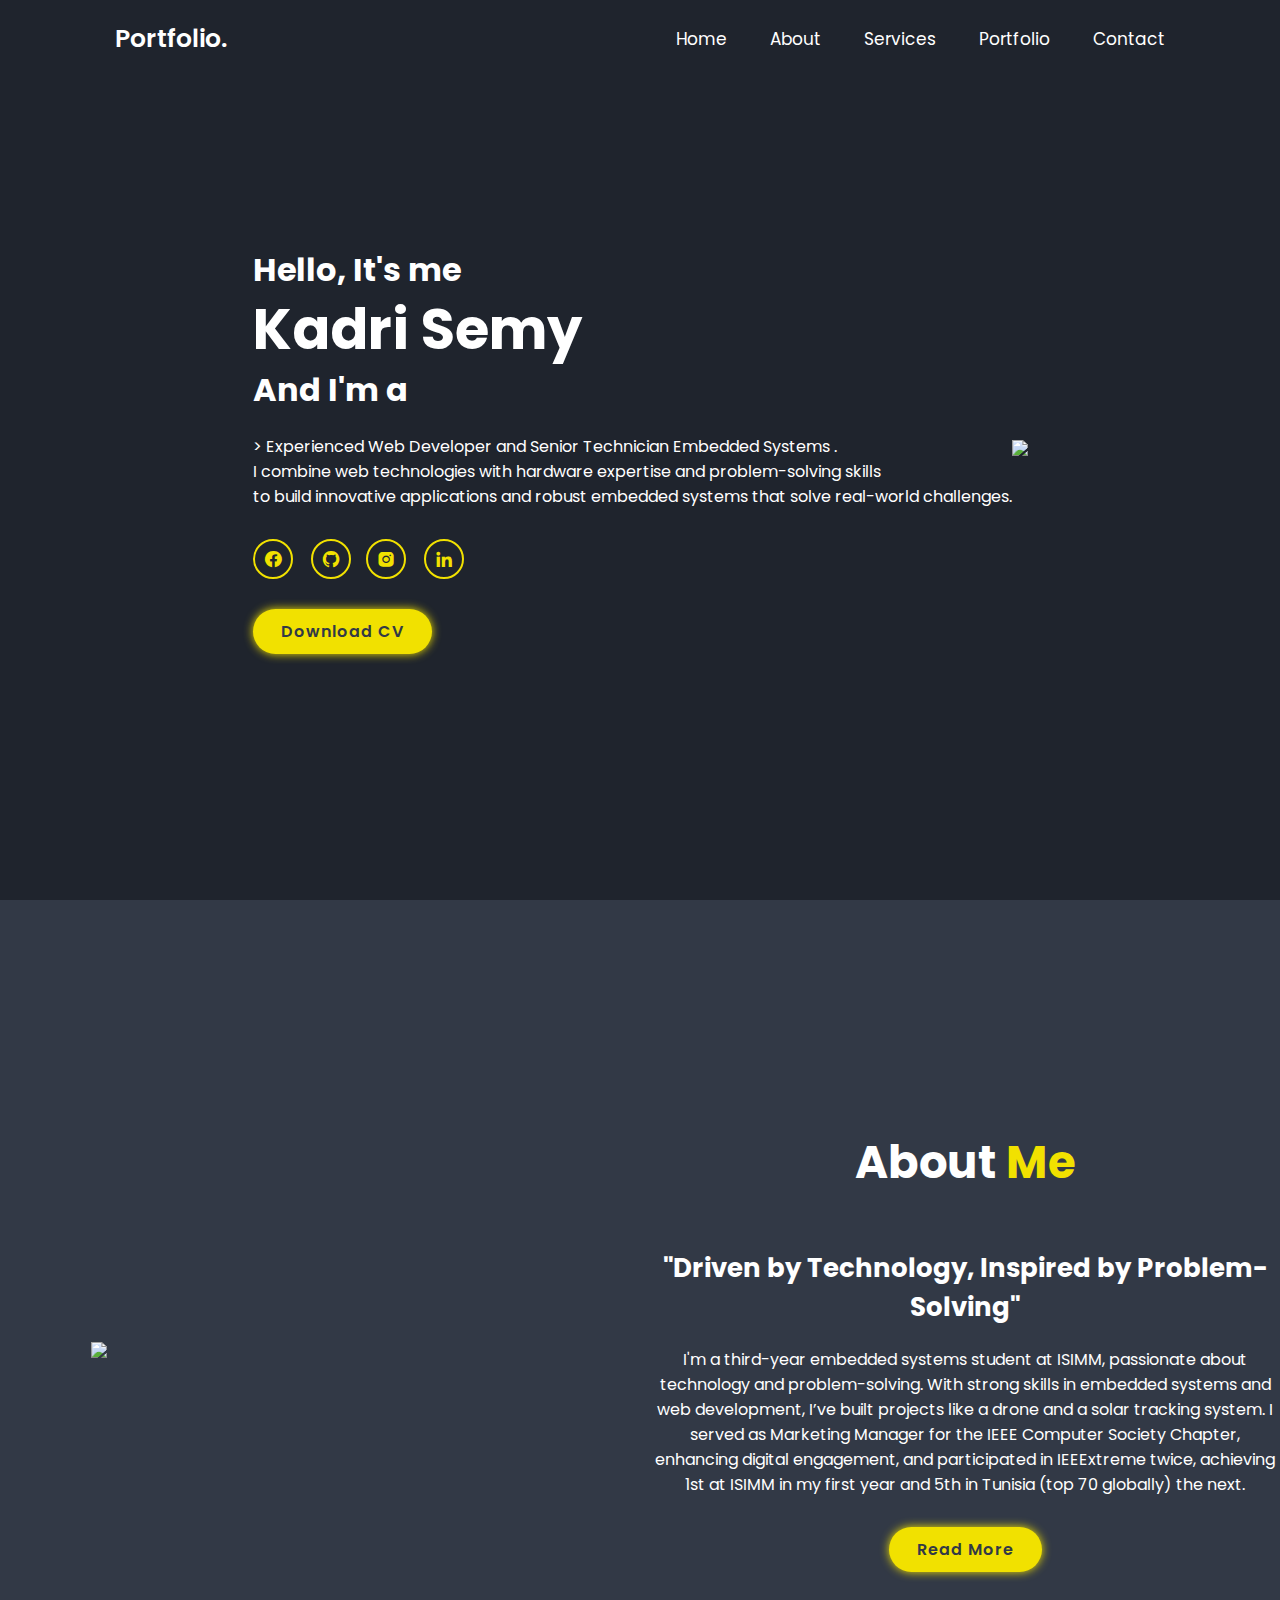
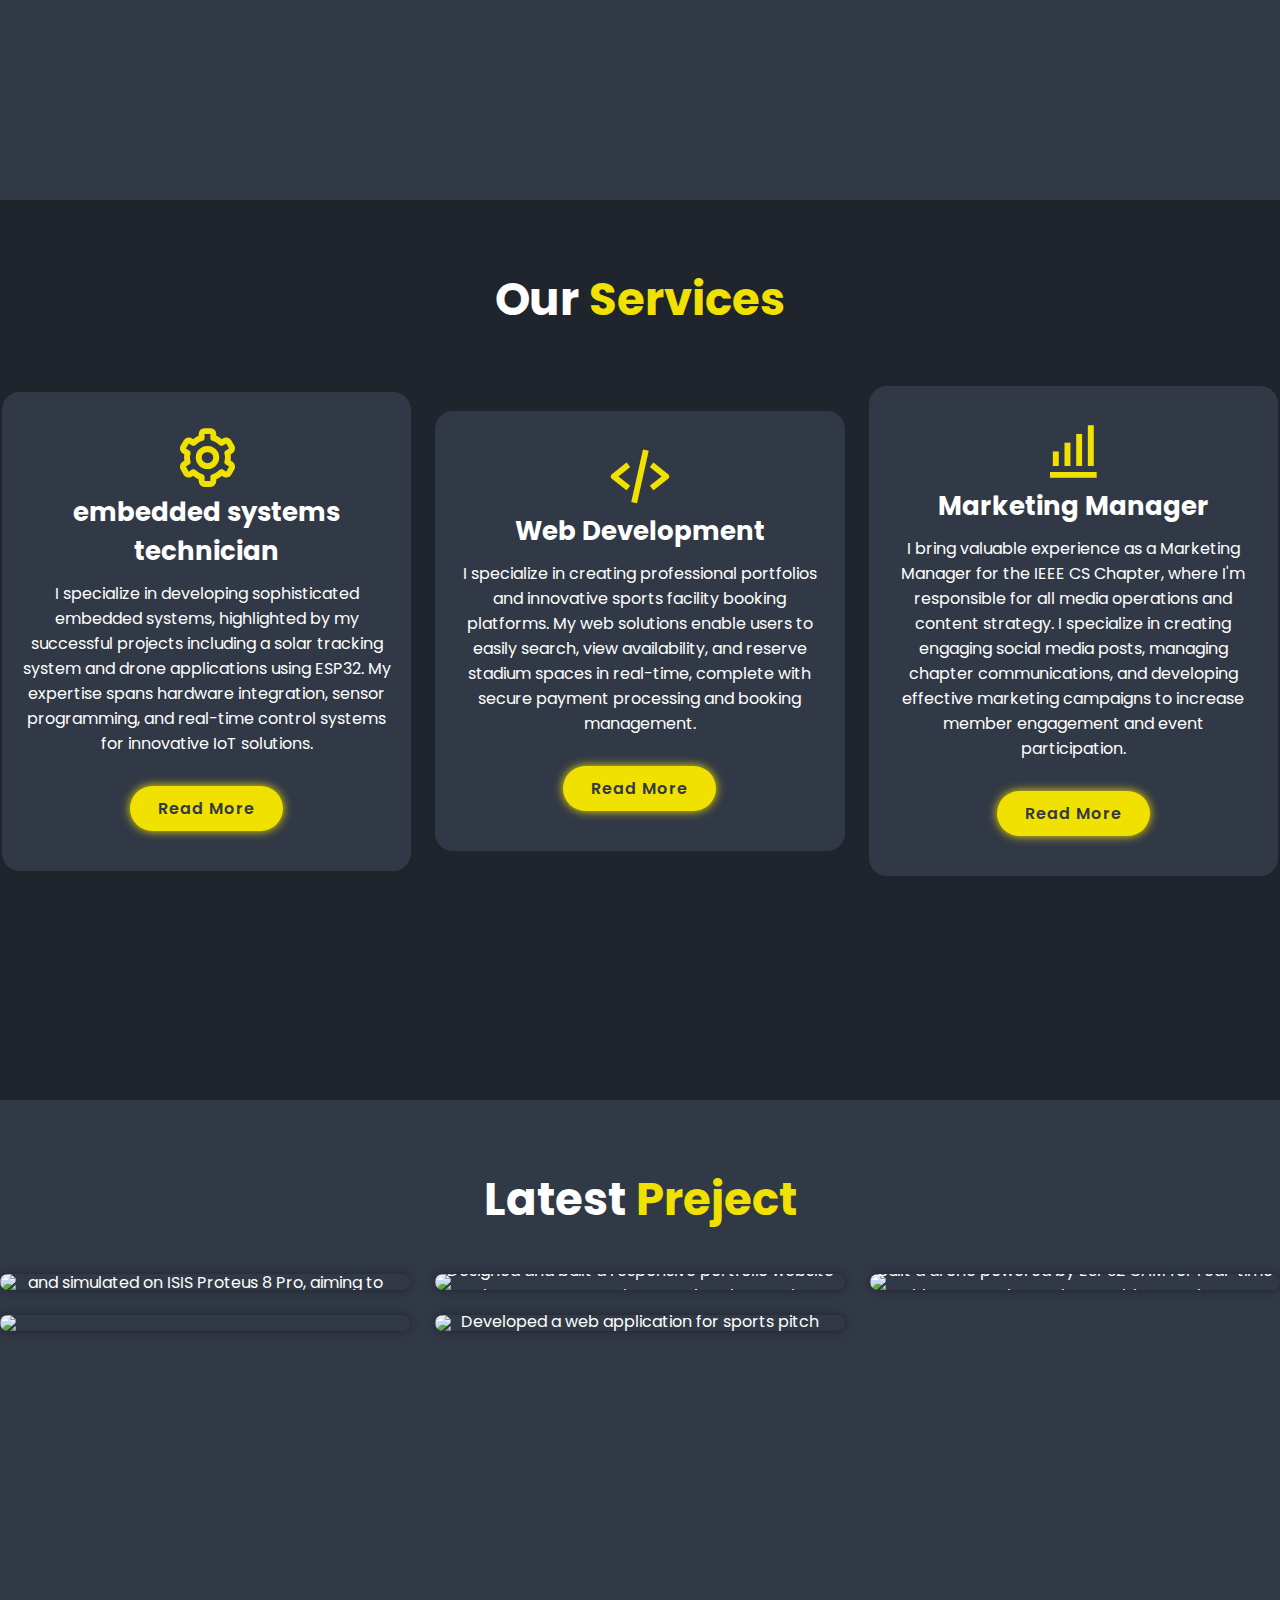
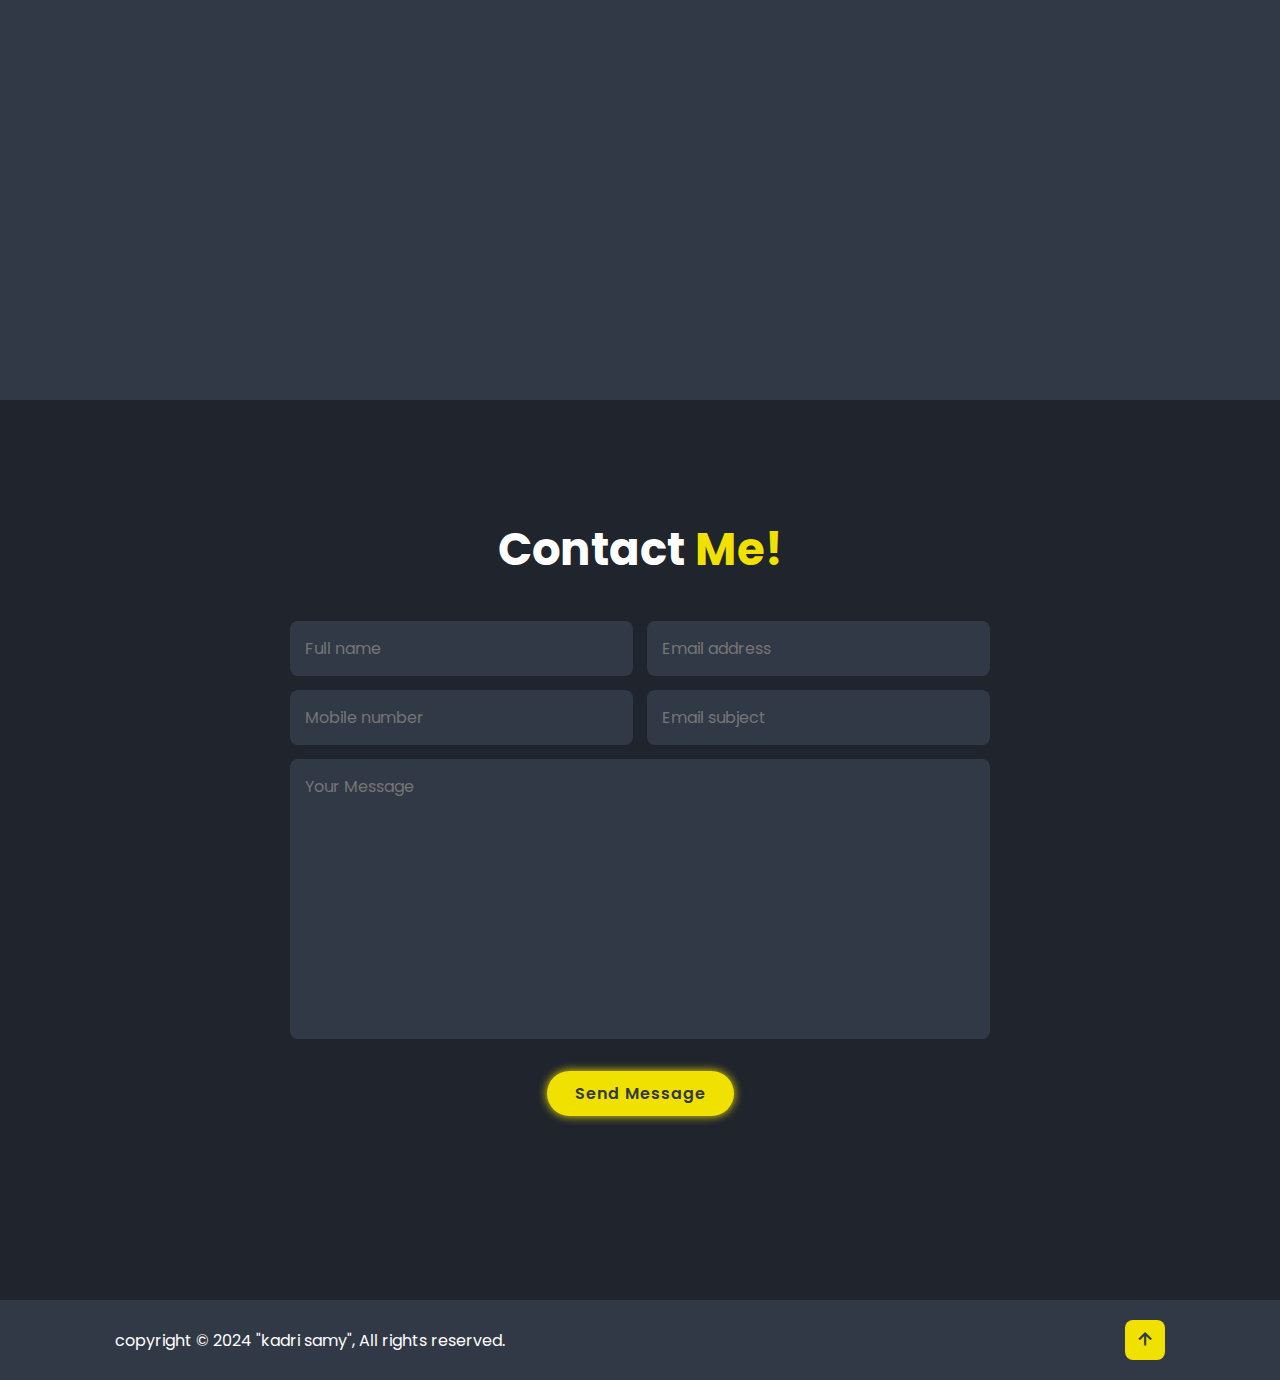
==== commit 6b007686: "Update index.html" ====
--- a/index.html
+++ b/index.html
@@ -106,7 +106,7 @@
 
         <div class="portfolio-container">
             <div class="portfolio-box" >
-                <img src="../portfolio/portfolio1.PNG"   >
+                <img src="../portfolio/portfolio1.PNG">
                 <div class="portfolio-layer">
                     <h4>Solar Tracking System</h4>
                     <p>Developed a solar tracking system using Arduino and simulated on ISIS Proteus 8 Pro,
@@ -117,7 +117,7 @@
             </div>
 
             <div class="portfolio-box">
-                <img src="../portfolio/portfolio2.jpg" >
+                <img src="../portfolio/portfolio2.jpg">
                 <div class="portfolio-layer">
                     <h4>My Portfolio</h4>
                     <p>Designed and built a responsive portfolio website using HTML, CSS, and JavaScript, 
@@ -127,7 +127,7 @@
             </div>
 
             <div class="portfolio-box">
-                <img src="../portfolio/portfolio3.jpg"  >
+                <img src="../portfolio/portfolio3.jpg">
                 <div class="portfolio-layer">
                     <h4>Drone Project</h4>
                     <p>Built a drone powered by ESP32 CAM for real-time video streaming and control,
@@ -140,7 +140,7 @@
                 <img src="../portfolio/logo.png" ></div>
 
             <div class="portfolio-box">
-                <img src="../portfolio/portfolio4.PNG >
+                <img src="../portfolio/portfolio4.PNG">
                 <div class="portfolio-layer">
                     <h4>Sports Pitch Booking Web Application</h4>
                     <p>Developed a web application for sports pitch booking using HTML and CSS,
